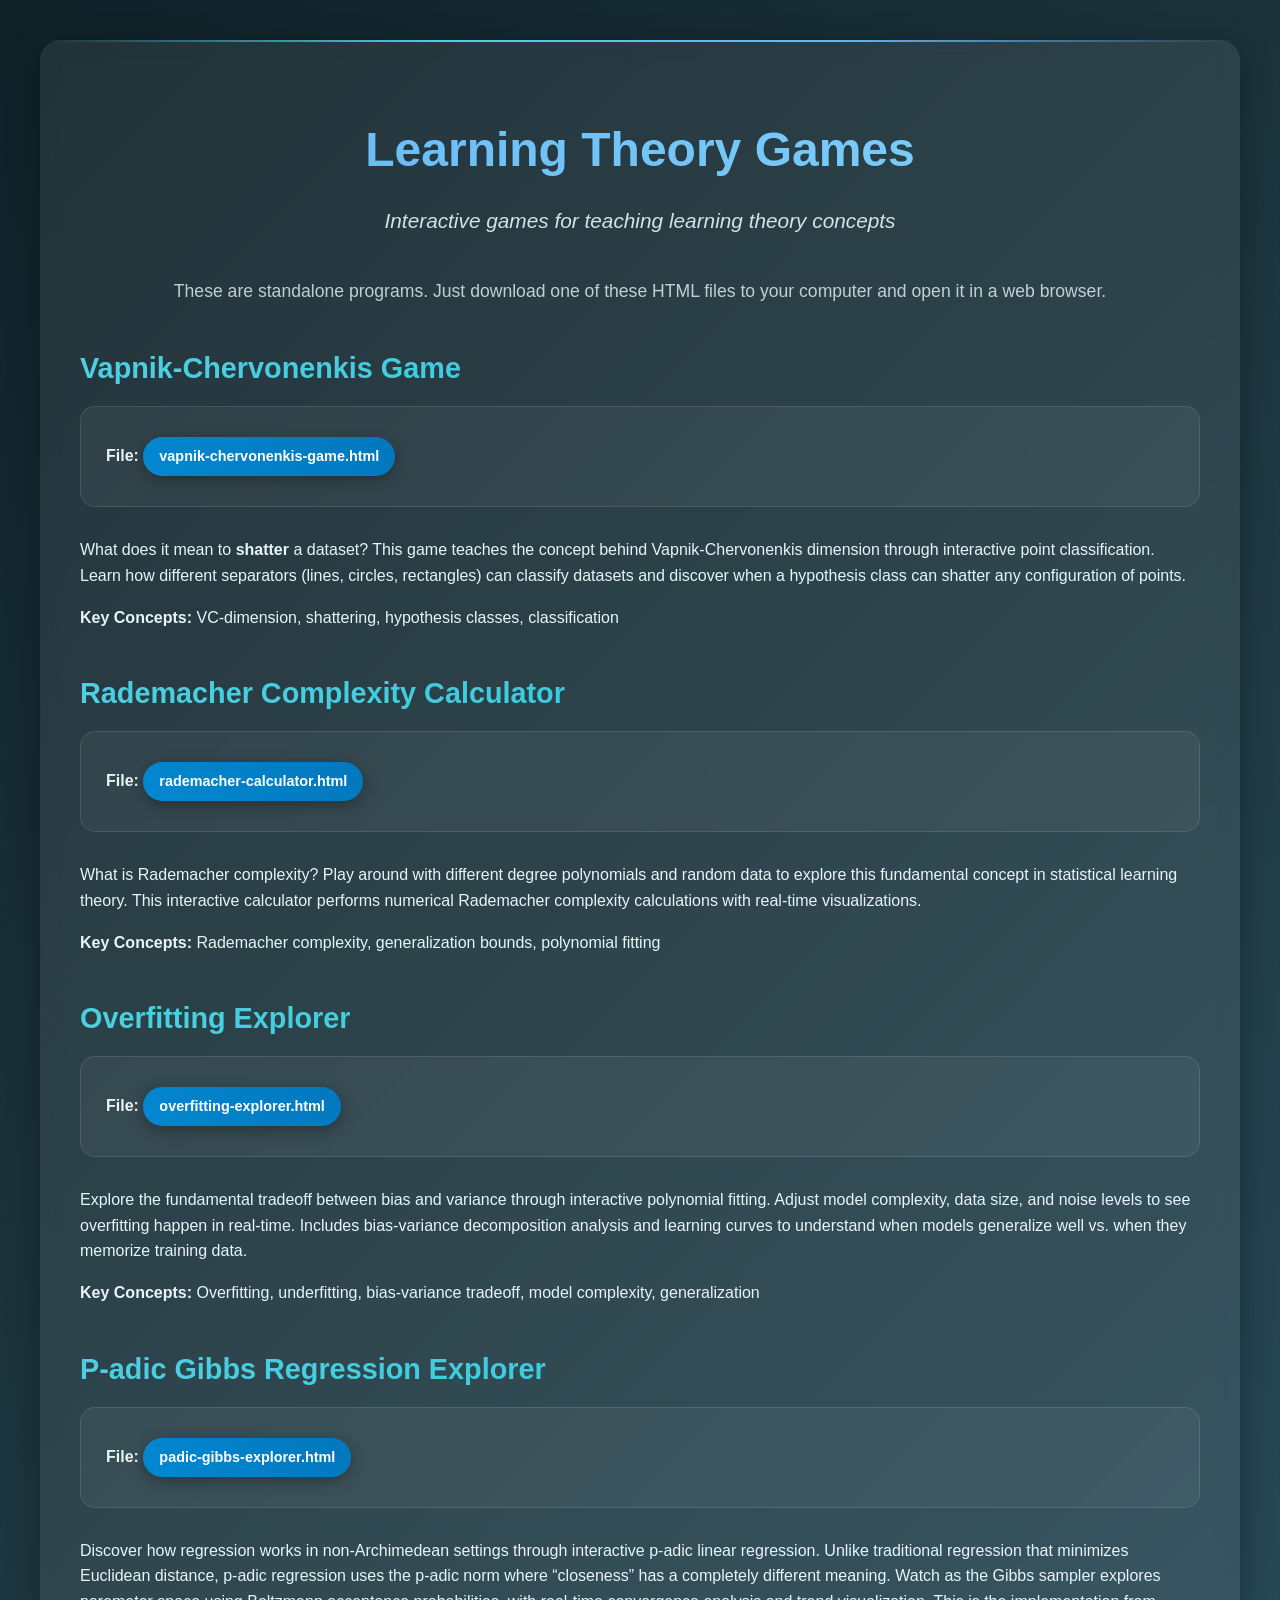
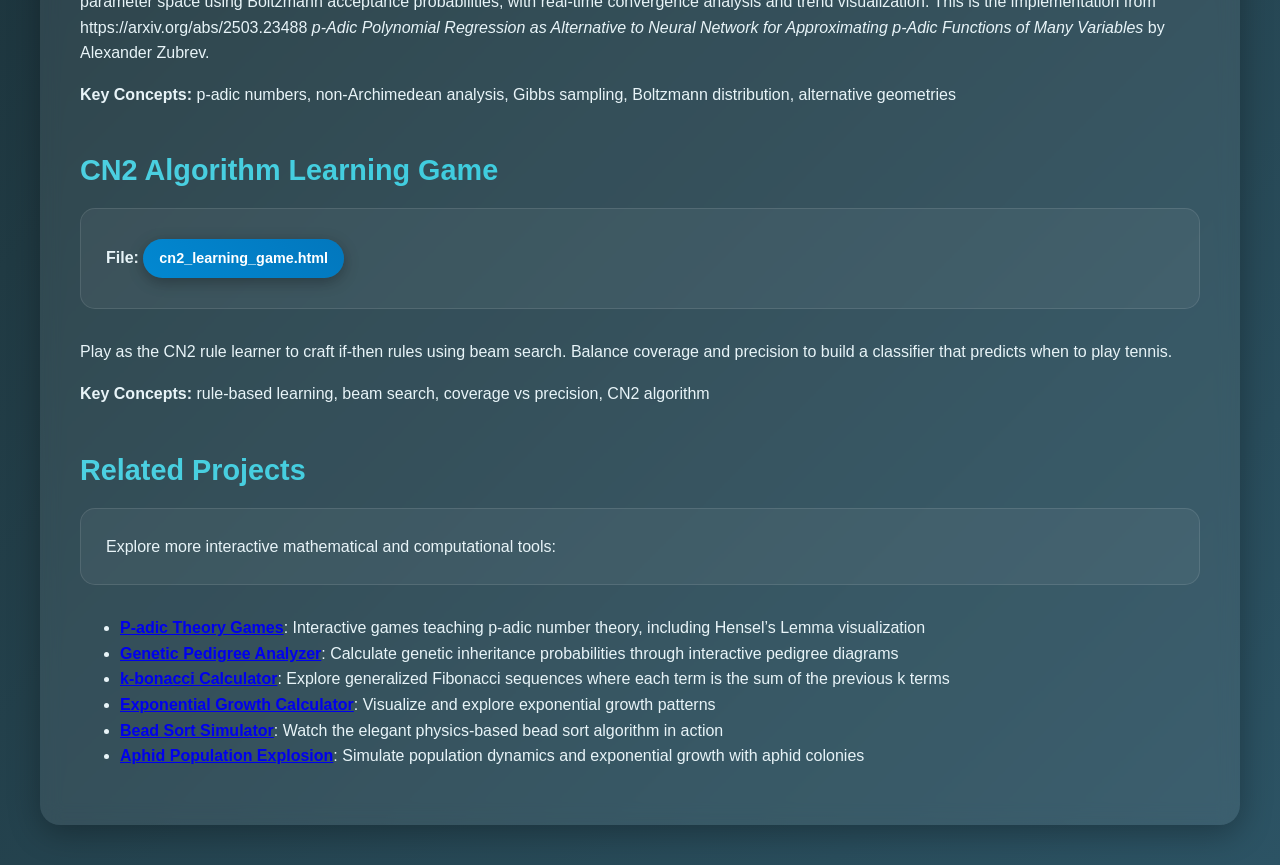
==== index.html @ d925b5cf "Add Related Projects section and improve color scheme - Added Related Projects section to README lin" ====
<!DOCTYPE html>
<html lang="en">
<head>
    <meta charset="UTF-8">
    <meta name="viewport" content="width=device-width, initial-scale=1.0">
    <title>Learning Theory Games</title>
        <link rel="stylesheet" href="index-style.css">
    </head>
<body>
    <div class="container">
        <h1>Learning Theory Games</h1>
        <div class="subtitle">Interactive games for teaching learning theory concepts</div>
        <div class="intro">These are standalone programs. Just download one of these HTML files to your computer and open it in a web browser.</div>
        
        <div class="games-grid">
            <h2 id="vapnik-chervonenkis-game">Vapnik-Chervonenkis
            Game</h2>
            <p><strong>File:</strong> <a
            href="vapnik-chervonenkis-game.html">vapnik-chervonenkis-game.html</a></p>
            <p>What does it mean to <strong>shatter</strong> a dataset?
            This game teaches the concept behind Vapnik-Chervonenkis
            dimension through interactive point classification. Learn
            how different separators (lines, circles, rectangles) can
            classify datasets and discover when a hypothesis class can
            shatter any configuration of points.</p>
            <p><strong>Key Concepts:</strong> VC-dimension, shattering,
            hypothesis classes, classification</p>
            <h2 id="rademacher-complexity-calculator">Rademacher
            Complexity Calculator</h2>
            <p><strong>File:</strong> <a
            href="rademacher-calculator.html">rademacher-calculator.html</a></p>
            <p>What is Rademacher complexity? Play around with different
            degree polynomials and random data to explore this
            fundamental concept in statistical learning theory. This
            interactive calculator performs numerical Rademacher
            complexity calculations with real-time visualizations.</p>
            <p><strong>Key Concepts:</strong> Rademacher complexity,
            generalization bounds, polynomial fitting</p>
            <h2 id="overfitting-explorer">Overfitting Explorer</h2>
            <p><strong>File:</strong> <a
            href="overfitting-explorer.html">overfitting-explorer.html</a></p>
            <p>Explore the fundamental tradeoff between bias and
            variance through interactive polynomial fitting. Adjust
            model complexity, data size, and noise levels to see
            overfitting happen in real-time. Includes bias-variance
            decomposition analysis and learning curves to understand
            when models generalize well vs. when they memorize training
            data.</p>
            <p><strong>Key Concepts:</strong> Overfitting, underfitting,
            bias-variance tradeoff, model complexity, generalization</p>
            <h2 id="p-adic-gibbs-regression-explorer">P-adic Gibbs
            Regression Explorer</h2>
            <p><strong>File:</strong> <a
            href="padic-gibbs-explorer.html">padic-gibbs-explorer.html</a></p>
            <p>Discover how regression works in non-Archimedean settings
            through interactive p-adic linear regression. Unlike
            traditional regression that minimizes Euclidean distance,
            p-adic regression uses the p-adic norm where “closeness” has
            a completely different meaning. Watch as the Gibbs sampler
            explores parameter space using Boltzmann acceptance
            probabilities, with real-time convergence analysis and trend
            visualization. This is the implementation from
            https://arxiv.org/abs/2503.23488 <em>p-Adic Polynomial
            Regression as Alternative to Neural Network for
            Approximating p-Adic Functions of Many Variables</em> by
            Alexander Zubrev.</p>
            <p><strong>Key Concepts:</strong> p-adic numbers,
            non-Archimedean analysis, Gibbs sampling, Boltzmann
            distribution, alternative geometries</p>
            <h2 id="cn2-algorithm-learning-game">CN2 Algorithm Learning
            Game</h2>
            <p><strong>File:</strong> <a
            href="cn2_learning_game.html">cn2_learning_game.html</a></p>
            <p>Play as the CN2 rule learner to craft if-then rules using
            beam search. Balance coverage and precision to build a
            classifier that predicts when to play tennis.</p>
            <p><strong>Key Concepts:</strong> rule-based learning, beam
            search, coverage vs precision, CN2 algorithm</p>
            <h2 id="related-projects">Related Projects</h2>
            <p>Explore more interactive mathematical and computational
            tools:</p>
            <ul>
            <li><strong><a href="https://padic.arithmetic.guru">P-adic
            Theory Games</a></strong>: Interactive games teaching p-adic
            number theory, including Hensel’s Lemma visualization</li>
            <li><strong><a href="https://genes.arithmetic.guru">Genetic
            Pedigree Analyzer</a></strong>: Calculate genetic
            inheritance probabilities through interactive pedigree
            diagrams</li>
            <li><strong><a
            href="https://k-bonacci.arithmetic.guru">k-bonacci
            Calculator</a></strong>: Explore generalized Fibonacci
            sequences where each term is the sum of the previous k
            terms</li>
            <li><strong><a
            href="https://exponentials.arithmetic.guru">Exponential
            Growth Calculator</a></strong>: Visualize and explore
            exponential growth patterns</li>
            <li><strong><a href="https://bead-sort.arithmetic.guru">Bead
            Sort Simulator</a></strong>: Watch the elegant physics-based
            bead sort algorithm in action</li>
            <li><strong><a href="https://aphids.arithmetic.guru">Aphid
            Population Explosion</a></strong>: Simulate population
            dynamics and exponential growth with aphid colonies</li>
            </ul>
        </div>
    </div>
</body>
</html>
---- index-style.css ----
/* Learning Theory Games Index Page Styles */
body {
    font-family: 'Segoe UI', Tahoma, Geneva, Verdana, sans-serif;
    max-width: 1200px;
    margin: 0 auto;
    padding: 20px;
    background: linear-gradient(135deg, #0f2027 0%, #203a43 50%, #2c5364 100%);
    color: #e8f4f8;
    min-height: 100vh;
    line-height: 1.6;
}

.container {
    background: rgba(255, 255, 255, 0.08);
    backdrop-filter: blur(10px);
    border-radius: 20px;
    padding: 40px;
    box-shadow: 0 8px 32px rgba(0, 0, 0, 0.3);
    margin: 20px 0;
}

h1 {
    text-align: center;
    margin-bottom: 15px;
    font-size: 3em;
    background: linear-gradient(45deg, #64b5f6, #81d4fa);
    -webkit-background-clip: text;
    -webkit-text-fill-color: transparent;
    background-clip: text;
    font-weight: bold;
}

.subtitle {
    text-align: center;
    margin-bottom: 40px;
    opacity: 0.9;
    font-size: 1.3em;
    font-style: italic;
}

.intro {
    text-align: center;
    margin-bottom: 40px;
    opacity: 0.8;
    font-size: 1.1em;
}

.game-card {
    background: rgba(255, 255, 255, 0.05);
    border-radius: 15px;
    padding: 30px;
    margin: 30px 0;
    border: 1px solid rgba(255, 255, 255, 0.1);
    transition: all 0.3s ease;
}

.game-card:hover {
    background: rgba(255, 255, 255, 0.08);
    transform: translateY(-5px);
    box-shadow: 0 8px 25px rgba(0, 0, 0, 0.2);
}

h2 {
    font-size: 1.8em;
    margin-bottom: 15px;
    background: linear-gradient(45deg, #4dd0e1, #26c6da);
    -webkit-background-clip: text;
    -webkit-text-fill-color: transparent;
    background-clip: text;
    font-weight: bold;
}

.game-link {
    display: inline-block;
    background: linear-gradient(45deg, #0288d1, #0277bd);
    color: white;
    text-decoration: none;
    padding: 12px 24px;
    border-radius: 25px;
    font-weight: bold;
    margin: 15px 0;
    transition: all 0.3s ease;
    box-shadow: 0 4px 15px rgba(0, 0, 0, 0.3);
}

.game-link:hover {
    transform: translateY(-2px);
    box-shadow: 0 6px 20px rgba(0, 0, 0, 0.3);
    text-decoration: none;
    color: white;
}

.game-link:active {
    transform: translateY(0);
}

.game-description {
    margin: 20px 0;
    opacity: 0.9;
    font-size: 1.05em;
}

.key-concepts {
    background: rgba(255, 255, 255, 0.08);
    border-radius: 10px;
    padding: 15px;
    margin-top: 20px;
    border-left: 4px solid #4dd0e1;
}

.key-concepts strong {
    color: #4dd0e1;
    font-size: 1.1em;
}

/* Responsive design */
@media (max-width: 768px) {
    body {
        padding: 10px;
    }
    
    .container {
        padding: 25px;
    }
    
    h1 {
        font-size: 2.2em;
    }
    
    .game-card {
        padding: 20px;
        margin: 20px 0;
    }
}

/* Convert each h2 + content into game cards */
h2 {
    font-size: 1.8em;
    margin: 40px 0 15px 0;
    background: linear-gradient(45deg, #4dd0e1, #26c6da);
    -webkit-background-clip: text;
    -webkit-text-fill-color: transparent;
    background-clip: text;
    font-weight: bold;
}

h2:first-of-type {
    margin-top: 20px;
}

/* Style paragraphs that come after h2 (game descriptions) */
h2 + p {
    background: rgba(255, 255, 255, 0.05);
    border-radius: 15px;
    padding: 25px;
    margin: 15px 0 30px 0;
    border: 1px solid rgba(255, 255, 255, 0.1);
    transition: all 0.3s ease;
}

h2 + p:hover {
    background: rgba(255, 255, 255, 0.08);
    transform: translateY(-2px);
    box-shadow: 0 8px 25px rgba(0, 0, 0, 0.2);
}

/* Style the file links */
a[href$=".html"] {
    display: inline-block;
    background: linear-gradient(45deg, #0288d1, #0277bd);
    color: white !important;
    text-decoration: none;
    padding: 8px 16px;
    border-radius: 20px;
    font-weight: bold;
    margin: 5px 0;
    transition: all 0.3s ease;
    box-shadow: 0 4px 15px rgba(0, 0, 0, 0.3);
    font-size: 0.9em;
}

a[href$=".html"]:hover {
    transform: translateY(-2px);
    box-shadow: 0 6px 20px rgba(0, 0, 0, 0.3);
    text-decoration: none;
    color: white !important;
}

/* Add some visual flair */
.container::before {
    content: '';
    position: absolute;
    top: 0;
    left: 0;
    right: 0;
    height: 2px;
    background: linear-gradient(90deg, transparent, #4dd0e1, #64b5f6, transparent);
    border-radius: 20px 20px 0 0;
}

.container {
    position: relative;
}

/* Remove default title duplication */
header#title-block-header {
    display: none;
}
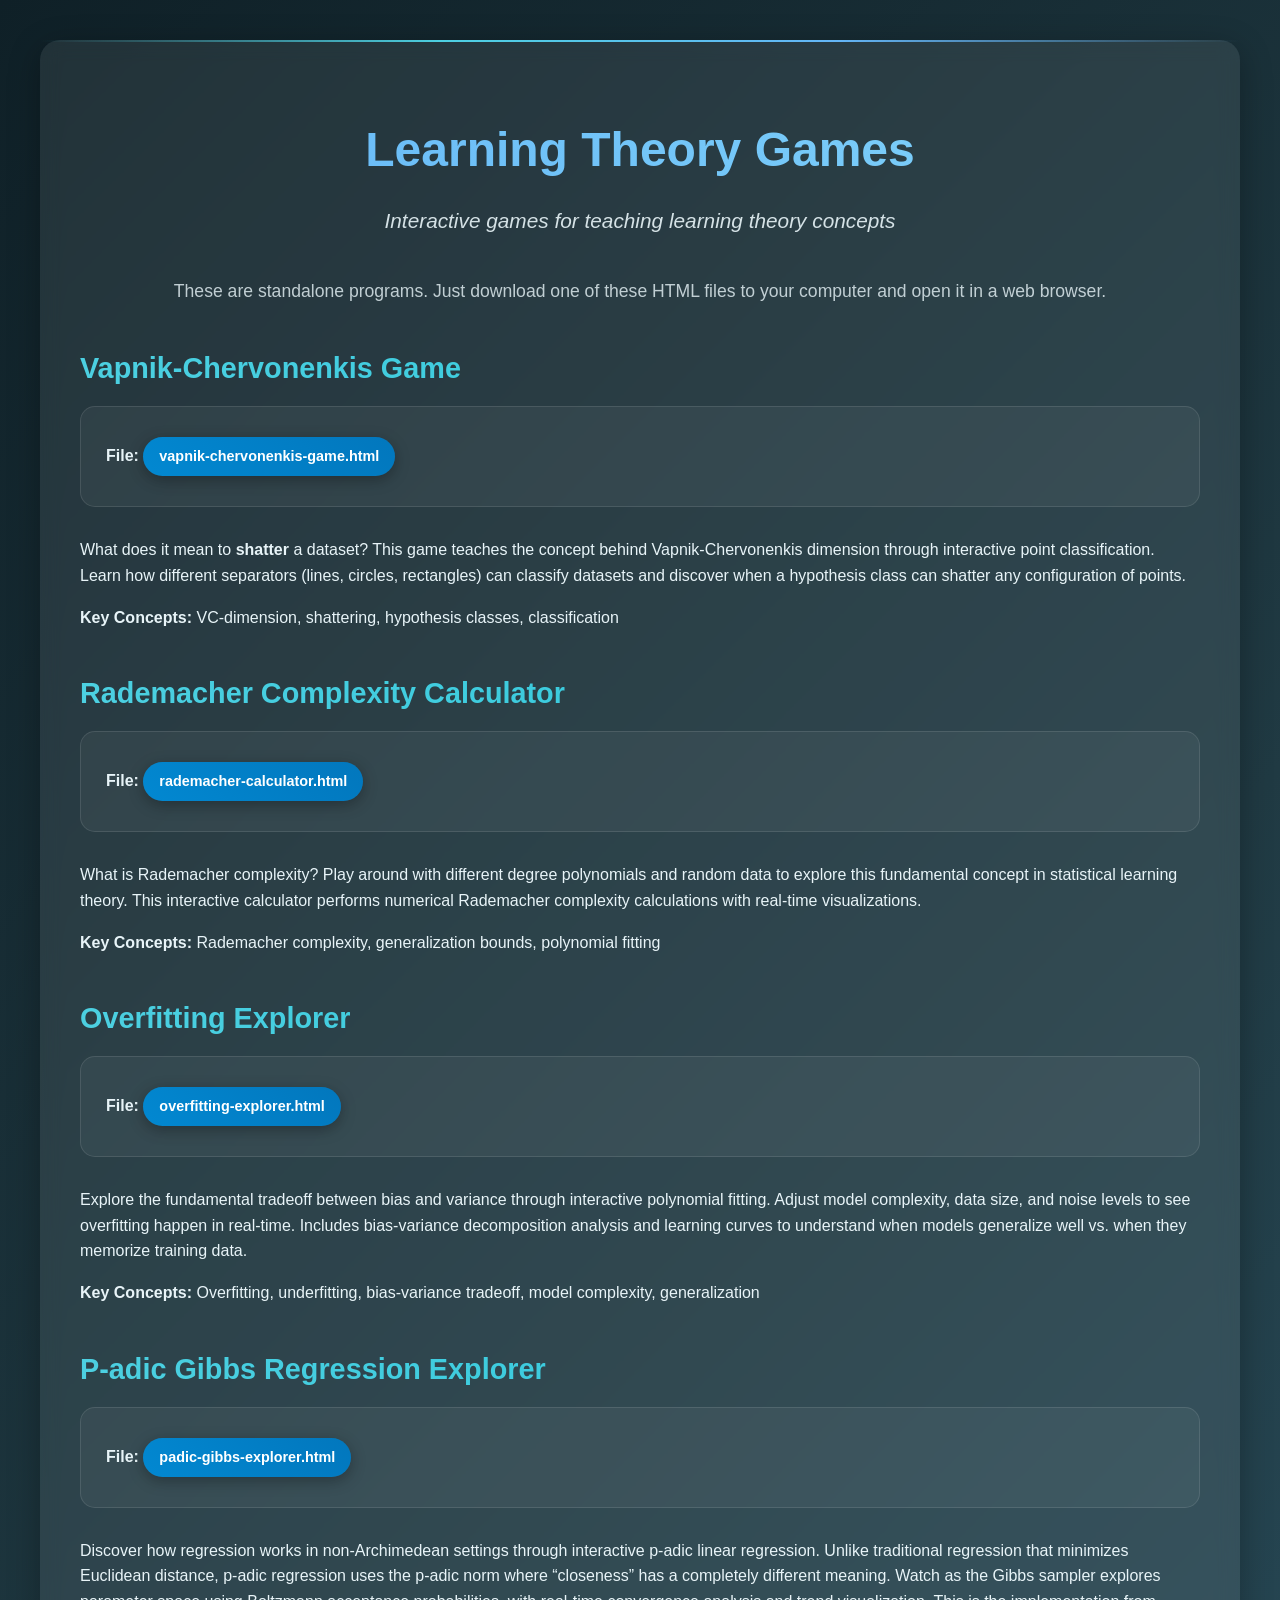
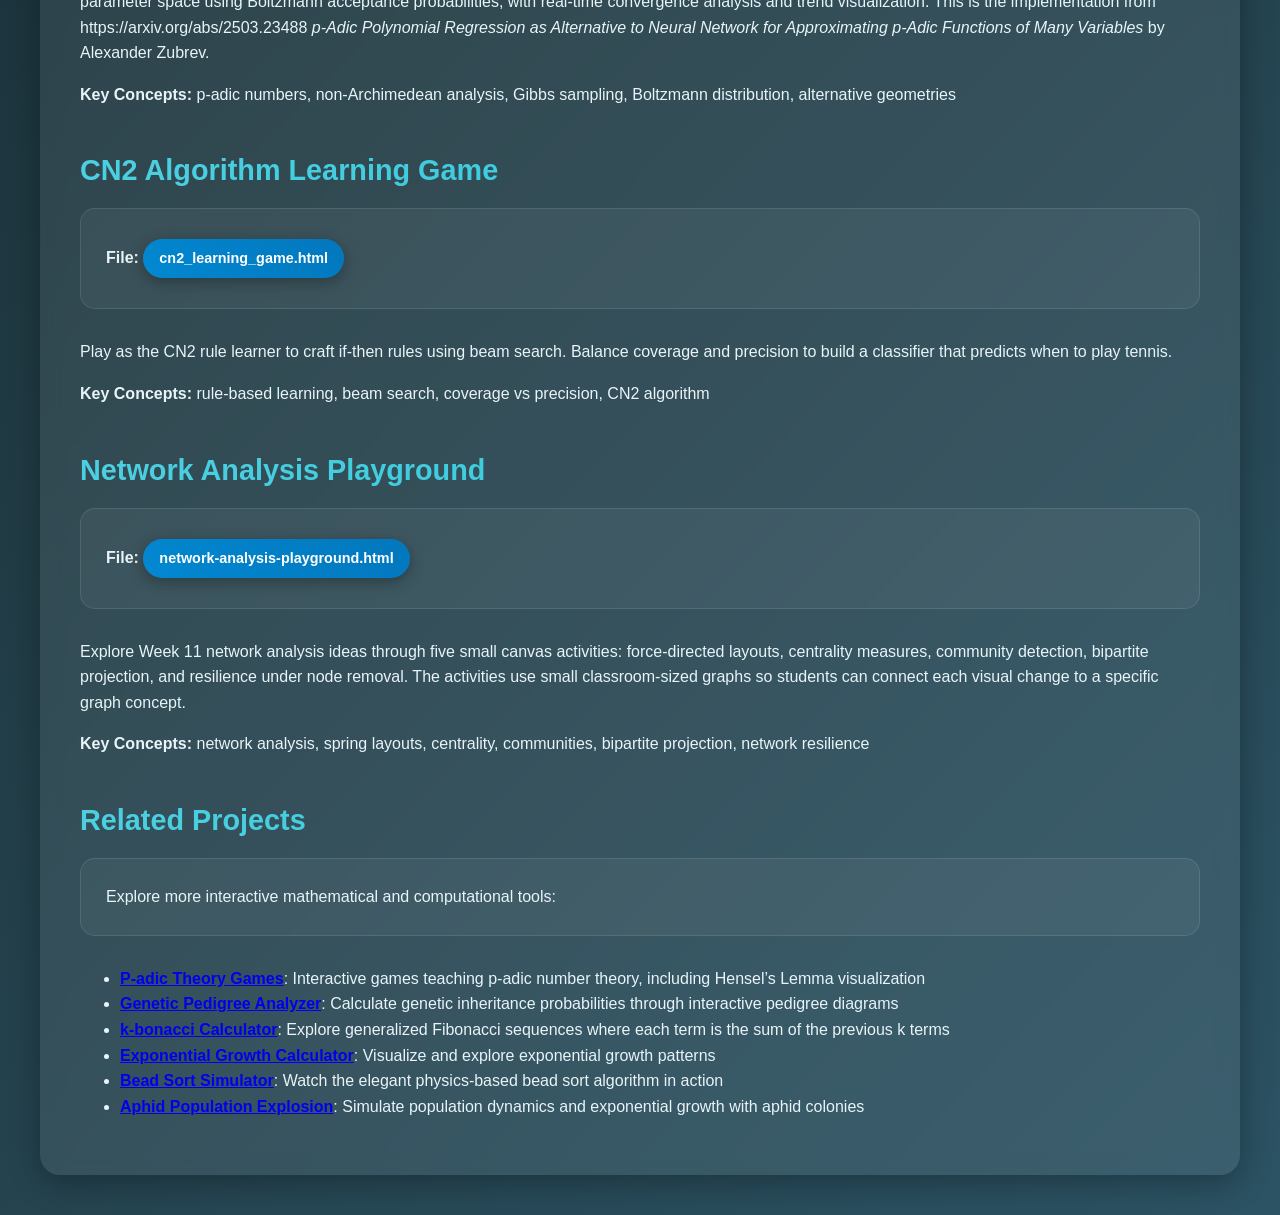
==== commit 56d31220: "Add Week 11 network analysis playground" ====
--- a/index.html
+++ b/index.html
@@ -76,6 +76,19 @@
             classifier that predicts when to play tennis.</p>
             <p><strong>Key Concepts:</strong> rule-based learning, beam
             search, coverage vs precision, CN2 algorithm</p>
+            <h2 id="network-analysis-playground">Network Analysis
+            Playground</h2>
+            <p><strong>File:</strong> <a
+            href="network-analysis-playground.html">network-analysis-playground.html</a></p>
+            <p>Explore Week 11 network analysis ideas through five small
+            canvas activities: force-directed layouts, centrality
+            measures, community detection, bipartite projection, and
+            resilience under node removal. The activities use small
+            classroom-sized graphs so students can connect each visual
+            change to a specific graph concept.</p>
+            <p><strong>Key Concepts:</strong> network analysis, spring
+            layouts, centrality, communities, bipartite projection,
+            network resilience</p>
             <h2 id="related-projects">Related Projects</h2>
             <p>Explore more interactive mathematical and computational
             tools:</p>
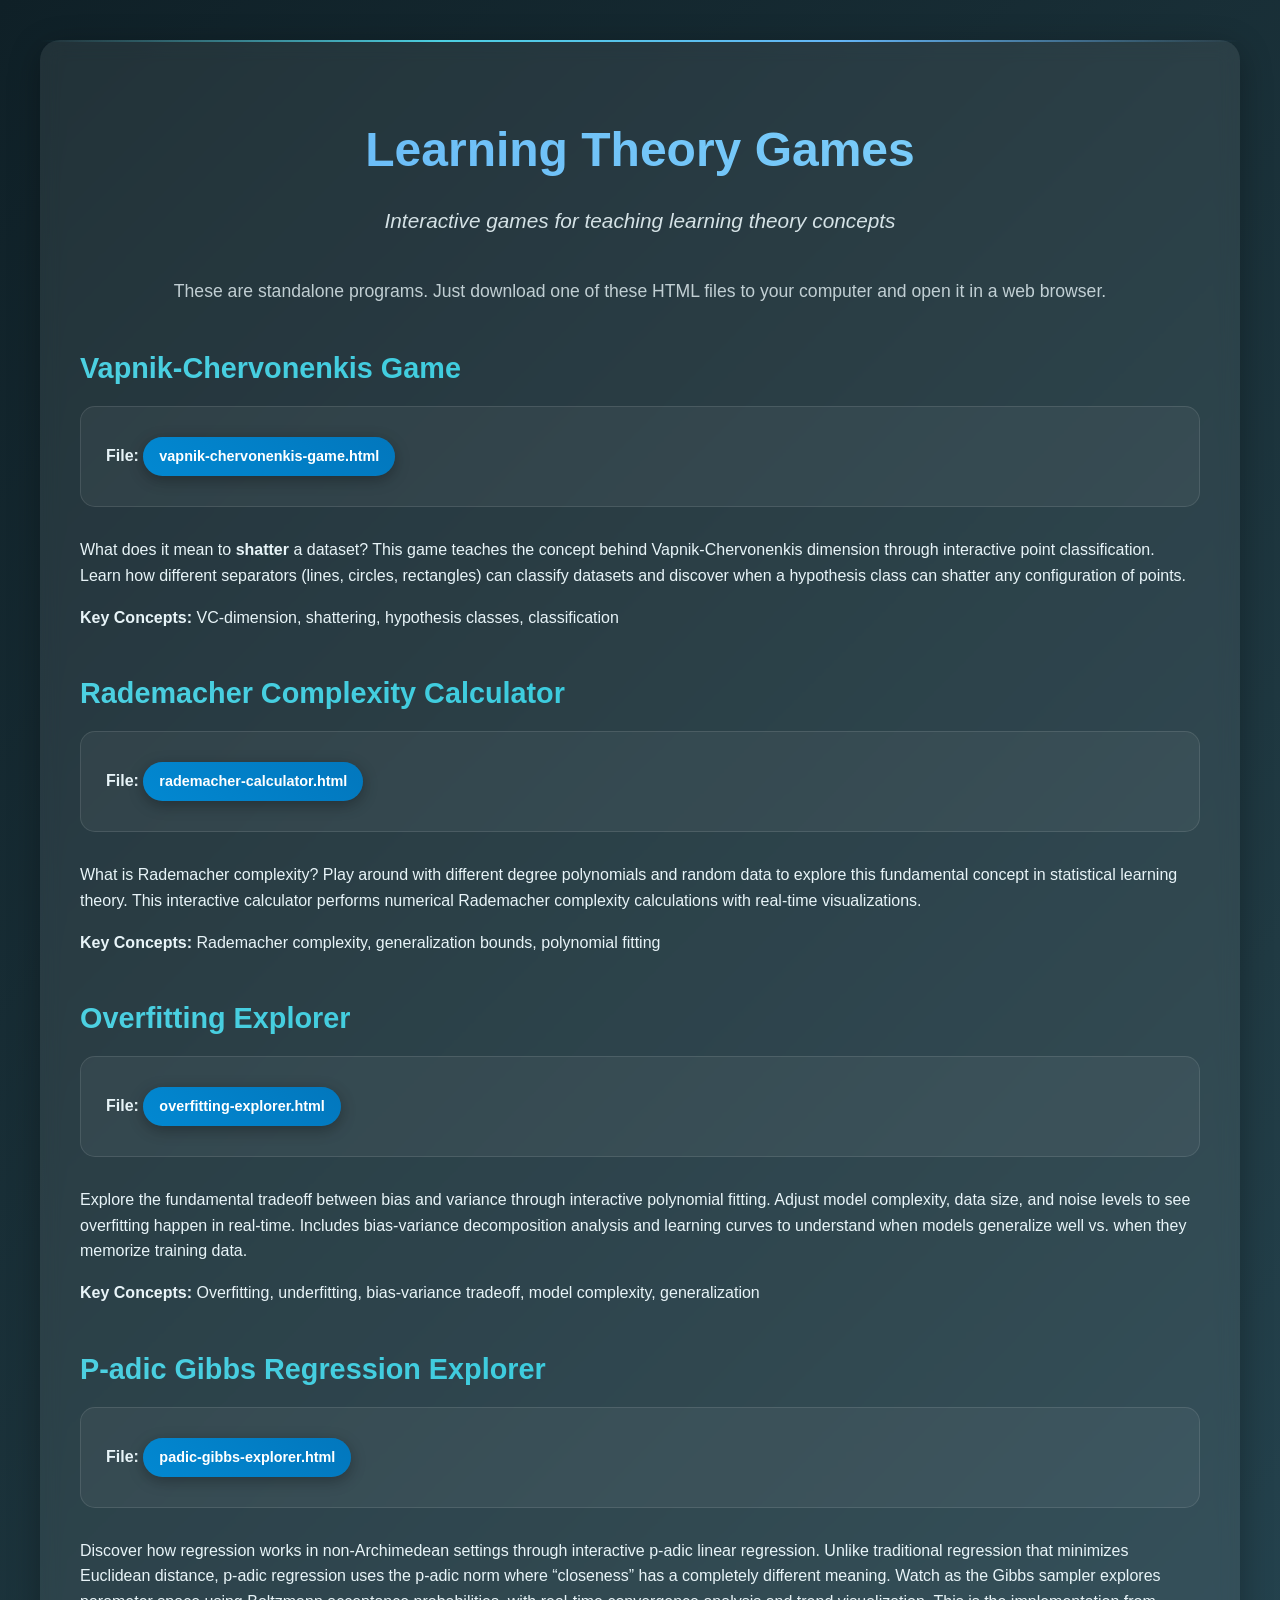
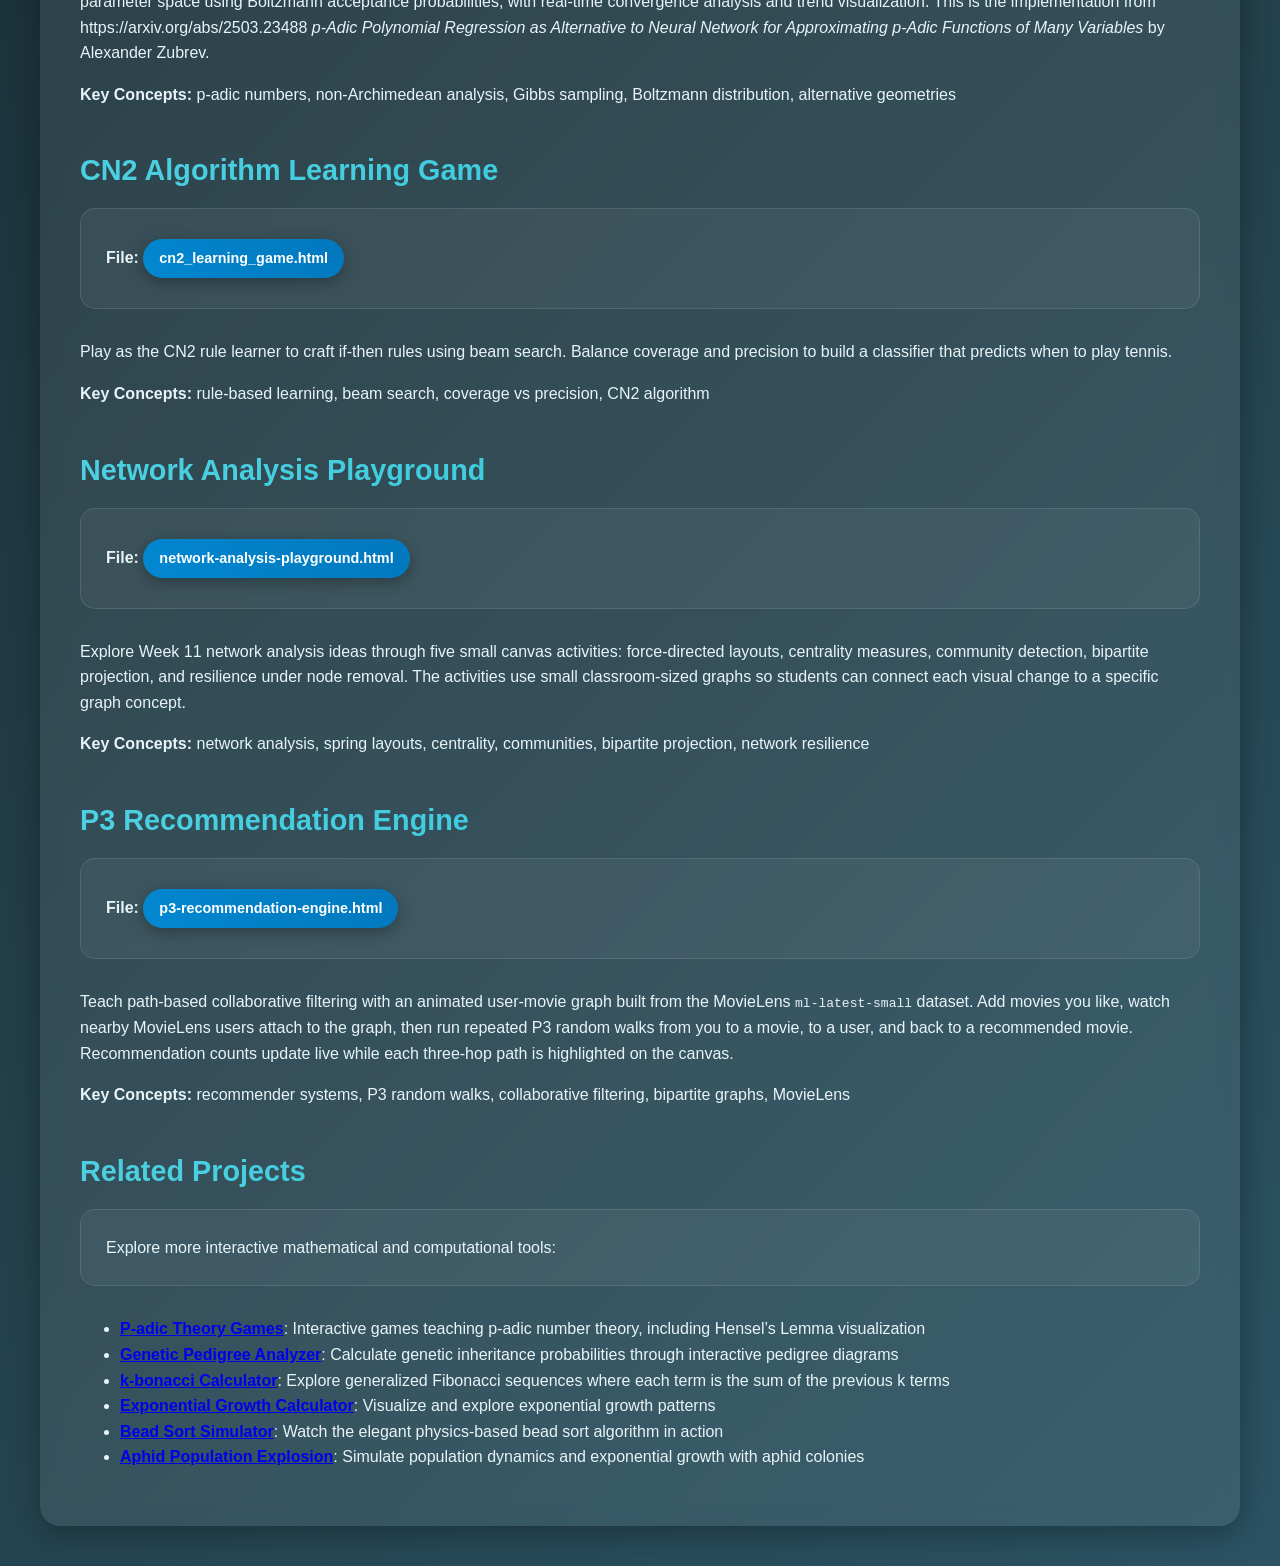
==== commit beadb317: "Add P3 recommendation engine game" ====
--- a/index.html
+++ b/index.html
@@ -89,6 +89,21 @@
             <p><strong>Key Concepts:</strong> network analysis, spring
             layouts, centrality, communities, bipartite projection,
             network resilience</p>
+            <h2 id="p3-recommendation-engine">P3 Recommendation
+            Engine</h2>
+            <p><strong>File:</strong> <a
+            href="p3-recommendation-engine.html">p3-recommendation-engine.html</a></p>
+            <p>Teach path-based collaborative filtering with an animated
+            user-movie graph built from the MovieLens
+            <code>ml-latest-small</code> dataset. Add movies you like,
+            watch nearby MovieLens users attach to the graph, then run
+            repeated P3 random walks from you to a movie, to a user, and
+            back to a recommended movie. Recommendation counts update
+            live while each three-hop path is highlighted on the
+            canvas.</p>
+            <p><strong>Key Concepts:</strong> recommender systems, P3
+            random walks, collaborative filtering, bipartite graphs,
+            MovieLens</p>
             <h2 id="related-projects">Related Projects</h2>
             <p>Explore more interactive mathematical and computational
             tools:</p>
